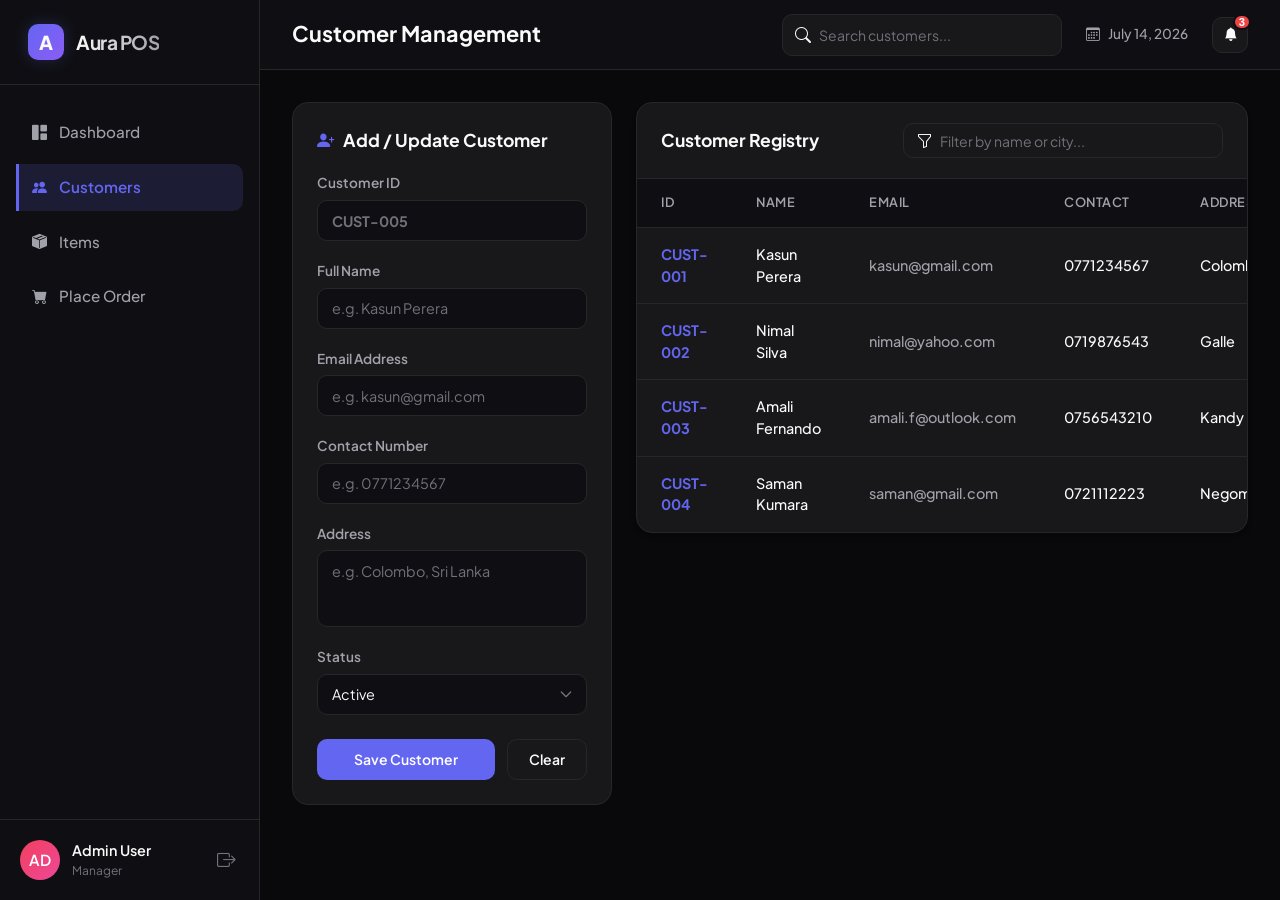
==== customers.html @ 055e4d1b "First Commited" ====
<!DOCTYPE html>
<html lang="en">
<head>
  <meta charset="UTF-8">
  <meta name="viewport" content="width=device-width, initial-scale=1.0">
  <title>Aura POS - Manage Customers</title>
  <!-- Bootstrap Icons CDN -->
  <link rel="stylesheet" href="https://cdn.jsdelivr.net/npm/bootstrap-icons@1.11.3/font/bootstrap-icons.min.css">
  <!-- Shared CSS -->
  <link rel="stylesheet" href="styles.css">
</head>
<body>

  <div class="app-container">
    <!-- Sidebar -->
    <aside class="sidebar">
      <div class="sidebar-logo">
        <div class="logo-icon">A</div>
        <span class="logo-text">Aura POS</span>
      </div>
      
      <nav class="sidebar-nav">
        <a href="dashboard.html" class="nav-link">
          <i class="bi bi-grid-1x2-fill"></i>
          <span>Dashboard</span>
        </a>
        <a href="customers.html" class="nav-link active">
          <i class="bi bi-people-fill"></i>
          <span>Customers</span>
        </a>
        <a href="items.html" class="nav-link">
          <i class="bi bi-box-seam-fill"></i>
          <span>Items</span>
        </a>
        <a href="orders.html" class="nav-link">
          <i class="bi bi-cart-fill"></i>
          <span>Place Order</span>
        </a>
      </nav>

      <div class="sidebar-footer">
        <div class="user-avatar">AD</div>
        <div class="user-info">
          <span class="user-name">Admin User</span>
          <span class="user-role">Manager</span>
        </div>
        <a href="login.html" class="logout-btn" title="Logout">
          <i class="bi bi-box-arrow-right" style="font-size: 1.15rem;"></i>
        </a>
      </div>
    </aside>

    <!-- Main Wrapper -->
    <div class="main-wrapper">
      <!-- Header -->
      <header class="main-header">
        <div class="header-title">
          <h1>Customer Management</h1>
        </div>
        
        <div class="header-actions">
          <div class="search-bar">
            <i class="bi bi-search"></i>
            <input type="text" placeholder="Search customers...">
          </div>
          
          <div class="header-date">
            <i class="bi bi-calendar3"></i>
            <span>July 14, 2026</span>
          </div>

          <button class="header-btn" title="Notifications">
            <i class="bi bi-bell-fill"></i>
            <span class="notification-badge">3</span>
          </button>
        </div>
      </header>

      <!-- Page Content -->
      <main class="page-content">
        <div class="page-layout-split">
          
          <!-- Customer Form Card (Left) -->
          <div class="card" style="position: sticky; top: 0;">
            <h3 style="font-size: 1.1rem; font-weight: 700; margin-bottom: 1.25rem; display: flex; align-items: center; gap: 0.5rem;">
              <i class="bi bi-person-plus-fill" style="color: var(--primary);"></i> Add / Update Customer
            </h3>
            
            <form onsubmit="event.preventDefault();">
              <div class="form-group">
                <label for="cust-id">Customer ID</label>
                <input type="text" id="cust-id" class="form-control" value="CUST-005" readonly style="background-color: var(--bg-secondary); color: var(--text-muted); cursor: not-allowed; font-weight: bold;">
              </div>

              <div class="form-group">
                <label for="cust-name">Full Name</label>
                <input type="text" id="cust-name" class="form-control" placeholder="e.g. Kasun Perera" required>
              </div>

              <div class="form-group">
                <label for="cust-email">Email Address</label>
                <input type="email" id="cust-email" class="form-control" placeholder="e.g. kasun@gmail.com" required>
              </div>

              <div class="form-group">
                <label for="cust-contact">Contact Number</label>
                <input type="tel" id="cust-contact" class="form-control" placeholder="e.g. 0771234567" required>
              </div>

              <div class="form-group">
                <label for="cust-address">Address</label>
                <textarea id="cust-address" class="form-control" rows="3" placeholder="e.g. Colombo, Sri Lanka" style="resize: none;"></textarea>
              </div>

              <div class="form-group">
                <label for="cust-status">Status</label>
                <select id="cust-status" class="form-control">
                  <option value="active">Active</option>
                  <option value="inactive">Inactive</option>
                </select>
              </div>

              <div style="display: flex; gap: 0.75rem; margin-top: 1.5rem;">
                <button type="submit" class="btn btn-primary" style="flex: 1;">Save Customer</button>
                <button type="reset" class="btn btn-secondary" style="width: 80px;">Clear</button>
              </div>
            </form>
          </div>

          <!-- Customer Directory (Right) -->
          <div class="table-container">
            <div class="table-header">
              <h3>Customer Registry</h3>
              <div style="display: flex; gap: 0.5rem; flex: 1; max-width: 320px;">
                <div class="search-bar" style="width: 100%; height: 35px; padding: 0.25rem 0.75rem;">
                  <i class="bi bi-funnel"></i>
                  <input type="text" placeholder="Filter by name or city...">
                </div>
              </div>
            </div>
            
            <div class="table-wrapper">
              <table>
                <thead>
                  <tr>
                    <th>ID</th>
                    <th>Name</th>
                    <th>Email</th>
                    <th>Contact</th>
                    <th>Address</th>
                    <th>Status</th>
                    <th style="text-align: right;">Actions</th>
                  </tr>
                </thead>
                <tbody>
                  <tr>
                    <td style="font-weight: 700; color: var(--primary);">CUST-001</td>
                    <td>Kasun Perera</td>
                    <td style="color: var(--text-secondary);">kasun@gmail.com</td>
                    <td>0771234567</td>
                    <td>Colombo</td>
                    <td><span class="badge badge-success"><span class="status-dot"></span> Active</span></td>
                    <td style="text-align: right; display: flex; gap: 0.5rem; justify-content: flex-end;">
                      <button class="btn btn-secondary btn-sm btn-icon" title="Edit"><i class="bi bi-pencil-fill"></i></button>
                      <button class="btn btn-secondary btn-sm btn-icon" title="Delete" style="color: var(--danger);"><i class="bi bi-trash-fill"></i></button>
                    </td>
                  </tr>
                  <tr>
                    <td style="font-weight: 700; color: var(--primary);">CUST-002</td>
                    <td>Nimal Silva</td>
                    <td style="color: var(--text-secondary);">nimal@yahoo.com</td>
                    <td>0719876543</td>
                    <td>Galle</td>
                    <td><span class="badge badge-success"><span class="status-dot"></span> Active</span></td>
                    <td style="text-align: right; display: flex; gap: 0.5rem; justify-content: flex-end;">
                      <button class="btn btn-secondary btn-sm btn-icon" title="Edit"><i class="bi bi-pencil-fill"></i></button>
                      <button class="btn btn-secondary btn-sm btn-icon" title="Delete" style="color: var(--danger);"><i class="bi bi-trash-fill"></i></button>
                    </td>
                  </tr>
                  <tr>
                    <td style="font-weight: 700; color: var(--primary);">CUST-003</td>
                    <td>Amali Fernando</td>
                    <td style="color: var(--text-secondary);">amali.f@outlook.com</td>
                    <td>0756543210</td>
                    <td>Kandy</td>
                    <td><span class="badge badge-success"><span class="status-dot"></span> Active</span></td>
                    <td style="text-align: right; display: flex; gap: 0.5rem; justify-content: flex-end;">
                      <button class="btn btn-secondary btn-sm btn-icon" title="Edit"><i class="bi bi-pencil-fill"></i></button>
                      <button class="btn btn-secondary btn-sm btn-icon" title="Delete" style="color: var(--danger);"><i class="bi bi-trash-fill"></i></button>
                    </td>
                  </tr>
                  <tr>
                    <td style="font-weight: 700; color: var(--primary);">CUST-004</td>
                    <td>Saman Kumara</td>
                    <td style="color: var(--text-secondary);">saman@gmail.com</td>
                    <td>0721112223</td>
                    <td>Negombo</td>
                    <td><span class="badge badge-warning"><span class="status-dot"></span> Inactive</span></td>
                    <td style="text-align: right; display: flex; gap: 0.5rem; justify-content: flex-end;">
                      <button class="btn btn-secondary btn-sm btn-icon" title="Edit"><i class="bi bi-pencil-fill"></i></button>
                      <button class="btn btn-secondary btn-sm btn-icon" title="Delete" style="color: var(--danger);"><i class="bi bi-trash-fill"></i></button>
                    </td>
                  </tr>
                </tbody>
              </table>
            </div>
          </div>

        </div>
      </main>
    </div>
  </div>

</body>
</html>
---- styles.css ----
@import url('https://fonts.googleapis.com/css2?family=Plus+Jakarta+Sans:wght@300;400;500;600;700;800&display=swap');

:root {
  --bg-primary: #09090b;
  --bg-secondary: #0f0f13;
  --bg-surface: #18181b;
  --bg-surface-hover: #222227;
  --bg-card: #18181b;
  
  --border-color: #27272a;
  --border-color-hover: #3f3f46;
  
  --text-primary: #fafafa;
  --text-secondary: #a1a1aa;
  --text-muted: #71717a;
  
  --primary: #6366f1;
  --primary-hover: #4f46e5;
  --primary-light: rgba(99, 102, 241, 0.15);
  
  --accent: #8b5cf6;
  --accent-hover: #7c3aed;
  
  --success: #10b981;
  --success-light: rgba(16, 185, 129, 0.1);
  
  --warning: #f59e0b;
  --warning-light: rgba(245, 158, 11, 0.1);
  
  --danger: #ef4444;
  --danger-light: rgba(239, 68, 68, 0.1);
  
  --font-sans: 'Plus Jakarta Sans', sans-serif;
  --sidebar-width: 260px;
  
  --shadow-sm: 0 1px 2px 0 rgba(0, 0, 0, 0.05);
  --shadow-md: 0 4px 6px -1px rgba(0, 0, 0, 0.1), 0 2px 4px -1px rgba(0, 0, 0, 0.06);
  --shadow-lg: 0 10px 15px -3px rgba(0, 0, 0, 0.1), 0 4px 6px -2px rgba(0, 0, 0, 0.05);
  --shadow-glow: 0 0 15px rgba(99, 102, 241, 0.25);
  
  --radius-sm: 6px;
  --radius-md: 10px;
  --radius-lg: 16px;
  --radius-xl: 24px;
}

* {
  box-sizing: border-box;
  margin: 0;
  padding: 0;
}

body {
  font-family: var(--font-sans);
  background-color: var(--bg-primary);
  color: var(--text-primary);
  line-height: 1.5;
  overflow: hidden;
  -webkit-font-smoothing: antialiased;
}

/* Custom Scrollbar */
::-webkit-scrollbar {
  width: 6px;
  height: 6px;
}

::-webkit-scrollbar-track {
  background: var(--bg-secondary);
}

::-webkit-scrollbar-thumb {
  background: var(--border-color);
  border-radius: var(--radius-sm);
}

::-webkit-scrollbar-thumb:hover {
  background: var(--border-color-hover);
}

/* Icons */
.lucide {
  width: 1.25rem;
  height: 1.25rem;
  stroke-width: 2;
  vertical-align: middle;
}

/* App Layout */
.app-container {
  display: flex;
  height: 100vh;
  width: 100vw;
  background-color: var(--bg-primary);
}

/* Sidebar Styling */
.sidebar {
  width: var(--sidebar-width);
  height: 100%;
  background-color: var(--bg-secondary);
  border-right: 1px solid var(--border-color);
  display: flex;
  flex-direction: column;
  flex-shrink: 0;
  z-index: 10;
}

.sidebar-logo {
  padding: 1.5rem 1.75rem;
  display: flex;
  align-items: center;
  gap: 0.75rem;
  border-bottom: 1px solid var(--border-color);
}

.logo-icon {
  background: linear-gradient(135deg, var(--primary), var(--accent));
  color: var(--text-primary);
  width: 2.25rem;
  height: 2.25rem;
  border-radius: var(--radius-md);
  display: flex;
  align-items: center;
  justify-content: center;
  font-weight: 800;
  font-size: 1.2rem;
  box-shadow: var(--shadow-glow);
}

.logo-text {
  font-size: 1.2rem;
  font-weight: 700;
  letter-spacing: -0.5px;
  background: linear-gradient(to right, var(--text-primary), var(--text-secondary));
  -webkit-background-clip: text;
  -webkit-text-fill-color: transparent;
}

.sidebar-nav {
  flex: 1;
  padding: 1.5rem 1rem;
  display: flex;
  flex-direction: column;
  gap: 0.5rem;
  overflow-y: auto;
}

.nav-link {
  display: flex;
  align-items: center;
  gap: 0.75rem;
  padding: 0.75rem 1rem;
  color: var(--text-secondary);
  text-decoration: none;
  border-radius: var(--radius-md);
  font-weight: 500;
  font-size: 0.95rem;
  transition: all 0.2s cubic-bezier(0.4, 0, 0.2, 1);
}

.nav-link:hover {
  background-color: var(--bg-surface-hover);
  color: var(--text-primary);
}

.nav-link.active {
  background: var(--primary-light);
  color: var(--primary);
  font-weight: 600;
  border-left: 3px solid var(--primary);
  border-radius: 0 var(--radius-md) var(--radius-md) 0;
  padding-left: calc(1rem - 3px);
}

.nav-link .lucide {
  color: inherit;
}

.sidebar-footer {
  padding: 1.25rem;
  border-top: 1px solid var(--border-color);
  display: flex;
  align-items: center;
  gap: 0.75rem;
}

.user-avatar {
  width: 2.5rem;
  height: 2.5rem;
  border-radius: 50%;
  background: linear-gradient(135deg, #f43f5e, #ec4899);
  display: flex;
  align-items: center;
  justify-content: center;
  font-weight: 600;
  color: #fff;
  font-size: 0.95rem;
}

.user-info {
  display: flex;
  flex-direction: column;
}

.user-name {
  font-weight: 600;
  font-size: 0.9rem;
  color: var(--text-primary);
}

.user-role {
  font-size: 0.75rem;
  color: var(--text-muted);
}

.logout-btn {
  margin-left: auto;
  background: none;
  border: none;
  color: var(--text-muted);
  cursor: pointer;
  padding: 0.25rem;
  border-radius: var(--radius-sm);
  display: flex;
  align-items: center;
  justify-content: center;
  transition: all 0.2s;
}

.logout-btn:hover {
  color: var(--danger);
  background-color: var(--danger-light);
}

/* Main Content Wrapper */
.main-wrapper {
  flex: 1;
  display: flex;
  flex-direction: column;
  height: 100%;
  overflow: hidden;
  background-color: var(--bg-primary);
}

/* Header Styling */
.main-header {
  height: 70px;
  border-bottom: 1px solid var(--border-color);
  padding: 0 2rem;
  display: flex;
  align-items: center;
  justify-content: space-between;
  background-color: var(--bg-secondary);
}

.header-title h1 {
  font-size: 1.35rem;
  font-weight: 700;
  color: var(--text-primary);
}

.header-actions {
  display: flex;
  align-items: center;
  gap: 1.5rem;
}

.search-bar {
  display: flex;
  align-items: center;
  background-color: var(--bg-surface);
  border: 1px solid var(--border-color);
  border-radius: var(--radius-md);
  padding: 0.5rem 0.75rem;
  width: 280px;
  gap: 0.5rem;
  transition: border-color 0.2s;
}

.search-bar:focus-within {
  border-color: var(--primary);
}

.search-bar input {
  background: none;
  border: none;
  color: var(--text-primary);
  font-family: inherit;
  font-size: 0.875rem;
  width: 100%;
  outline: none;
}

.search-bar input::placeholder {
  color: var(--text-muted);
}

.search-bar .lucide {
  color: var(--text-muted);
}

.header-btn {
  background-color: var(--bg-surface);
  border: 1px solid var(--border-color);
  color: var(--text-primary);
  width: 2.25rem;
  height: 2.25rem;
  border-radius: var(--radius-md);
  display: flex;
  align-items: center;
  justify-content: center;
  cursor: pointer;
  position: relative;
  transition: all 0.2s;
}

.header-btn:hover {
  background-color: var(--bg-surface-hover);
  border-color: var(--border-color-hover);
}

.notification-badge {
  position: absolute;
  top: -4px;
  right: -4px;
  background-color: var(--danger);
  color: white;
  font-size: 0.7rem;
  font-weight: 700;
  min-width: 16px;
  height: 16px;
  border-radius: 8px;
  display: flex;
  align-items: center;
  justify-content: center;
  padding: 0 4px;
  border: 2px solid var(--bg-secondary);
}

.header-date {
  font-size: 0.85rem;
  color: var(--text-secondary);
  font-weight: 500;
  display: flex;
  align-items: center;
  gap: 0.5rem;
}

/* Page Container (Content Scrollable) */
.page-content {
  flex: 1;
  padding: 2rem;
  overflow-y: auto;
}

/* Grid Layouts */
.grid {
  display: grid;
  gap: 1.5rem;
}

.grid-cols-1 { grid-template-columns: repeat(1, minmax(0, 1fr)); }
.grid-cols-2 { grid-template-columns: repeat(2, minmax(0, 1fr)); }
.grid-cols-3 { grid-template-columns: repeat(3, minmax(0, 1fr)); }
.grid-cols-4 { grid-template-columns: repeat(4, minmax(0, 1fr)); }

@media (max-width: 1200px) {
  .grid-cols-4 { grid-template-columns: repeat(2, minmax(0, 1fr)); }
  .grid-cols-3 { grid-template-columns: repeat(2, minmax(0, 1fr)); }
}

@media (max-width: 768px) {
  .grid-cols-4, .grid-cols-3, .grid-cols-2 { grid-template-columns: 1fr; }
}

/* Cards System */
.card {
  background-color: var(--bg-card);
  border: 1px solid var(--border-color);
  border-radius: var(--radius-lg);
  padding: 1.5rem;
  position: relative;
  overflow: hidden;
  transition: all 0.3s cubic-bezier(0.4, 0, 0.2, 1);
}

.card:hover {
  transform: translateY(-2px);
  border-color: var(--border-color-hover);
  box-shadow: var(--shadow-md);
}

/* Stat Cards specific */
.stat-card {
  display: flex;
  flex-direction: column;
  justify-content: space-between;
}

.stat-header {
  display: flex;
  justify-content: space-between;
  align-items: flex-start;
  margin-bottom: 1rem;
}

.stat-title {
  font-size: 0.875rem;
  font-weight: 600;
  color: var(--text-secondary);
  text-transform: uppercase;
  letter-spacing: 0.5px;
}

.stat-icon-wrapper {
  padding: 0.6rem;
  border-radius: var(--radius-md);
  display: flex;
  align-items: center;
  justify-content: center;
}

.stat-icon-wrapper.primary { background-color: var(--primary-light); color: var(--primary); }
.stat-icon-wrapper.success { background-color: var(--success-light); color: var(--success); }
.stat-icon-wrapper.warning { background-color: var(--warning-light); color: var(--warning); }
.stat-icon-wrapper.danger { background-color: var(--danger-light); color: var(--danger); }

.stat-value {
  font-size: 1.75rem;
  font-weight: 700;
  color: var(--text-primary);
  margin-bottom: 0.5rem;
}

.stat-footer {
  display: flex;
  align-items: center;
  gap: 0.5rem;
  font-size: 0.8rem;
  font-weight: 600;
}

.trend-up { color: var(--success); display: flex; align-items: center; gap: 0.1rem; }
.trend-down { color: var(--danger); display: flex; align-items: center; gap: 0.1rem; }
.trend-neutral { color: var(--text-muted); }

.stat-desc {
  color: var(--text-muted);
}

/* Form Styles */
.form-group {
  margin-bottom: 1.25rem;
  display: flex;
  flex-direction: column;
  gap: 0.4rem;
}

.form-group label {
  font-size: 0.85rem;
  font-weight: 600;
  color: var(--text-secondary);
}

.form-control {
  background-color: var(--bg-secondary);
  border: 1px solid var(--border-color);
  border-radius: var(--radius-md);
  color: var(--text-primary);
  padding: 0.65rem 0.85rem;
  font-family: inherit;
  font-size: 0.9rem;
  outline: none;
  transition: all 0.2s;
}

.form-control:focus {
  border-color: var(--primary);
  box-shadow: 0 0 0 2px var(--primary-light);
}

.form-control::placeholder {
  color: var(--text-muted);
}

select.form-control {
  appearance: none;
  background-image: url("data:image/svg+xml,%3Csvg xmlns='http://www.w3.org/2000/svg' fill='none' viewBox='0 0 24 24' stroke='%2371717a' stroke-width='2'%3E%3Cpath stroke-linecap='round' stroke-linejoin='round' d='M19 9l-7 7-7-7'/%3E%3C/svg%3E");
  background-repeat: no-repeat;
  background-position: right 0.75rem center;
  background-size: 1rem;
  padding-right: 2.25rem;
}

/* Buttons */
.btn {
  display: inline-flex;
  align-items: center;
  justify-content: center;
  gap: 0.5rem;
  font-family: inherit;
  font-size: 0.875rem;
  font-weight: 600;
  padding: 0.65rem 1.25rem;
  border-radius: var(--radius-md);
  border: 1px solid transparent;
  cursor: pointer;
  transition: all 0.2s cubic-bezier(0.4, 0, 0.2, 1);
  text-decoration: none;
}

.btn-primary {
  background-color: var(--primary);
  color: white;
}

.btn-primary:hover {
  background-color: var(--primary-hover);
  box-shadow: var(--shadow-glow);
}

.btn-secondary {
  background-color: var(--bg-surface);
  border-color: var(--border-color);
  color: var(--text-primary);
}

.btn-secondary:hover {
  background-color: var(--bg-surface-hover);
  border-color: var(--border-color-hover);
}

.btn-danger {
  background-color: var(--danger);
  color: white;
}

.btn-danger:hover {
  background-color: #dc2626;
}

.btn-success {
  background-color: var(--success);
  color: white;
}

.btn-success:hover {
  background-color: #059669;
}

.btn-sm {
  padding: 0.4rem 0.85rem;
  font-size: 0.8rem;
  border-radius: var(--radius-sm);
}

.btn-icon {
  padding: 0.5rem;
  border-radius: var(--radius-md);
  aspect-ratio: 1;
}

/* Modern Tables styling */
.table-container {
  background-color: var(--bg-card);
  border: 1px solid var(--border-color);
  border-radius: var(--radius-lg);
  overflow: hidden;
  box-shadow: var(--shadow-md);
}

.table-header {
  padding: 1.25rem 1.5rem;
  border-bottom: 1px solid var(--border-color);
  display: flex;
  justify-content: space-between;
  align-items: center;
  flex-wrap: wrap;
  gap: 1rem;
}

.table-header h3 {
  font-size: 1.1rem;
  font-weight: 700;
}

.table-wrapper {
  overflow-x: auto;
}

table {
  width: 100%;
  border-collapse: collapse;
  text-align: left;
  font-size: 0.9rem;
}

th {
  background-color: var(--bg-secondary);
  color: var(--text-secondary);
  font-weight: 600;
  padding: 0.9rem 1.5rem;
  border-bottom: 1px solid var(--border-color);
  font-size: 0.8rem;
  text-transform: uppercase;
  letter-spacing: 0.5px;
}

td {
  padding: 1rem 1.5rem;
  border-bottom: 1px solid var(--border-color);
  color: var(--text-primary);
  font-weight: 500;
}

tr:last-child td {
  border-bottom: none;
}

tr {
  transition: background-color 0.2s;
}

tr:hover td {
  background-color: var(--bg-surface-hover);
}

/* Badges */
.badge {
  display: inline-flex;
  align-items: center;
  gap: 0.25rem;
  padding: 0.25rem 0.6rem;
  border-radius: var(--radius-xl);
  font-size: 0.75rem;
  font-weight: 700;
  text-transform: uppercase;
}

.badge-success { background-color: var(--success-light); color: var(--success); }
.badge-warning { background-color: var(--warning-light); color: var(--warning); }
.badge-danger { background-color: var(--danger-light); color: var(--danger); }
.badge-primary { background-color: var(--primary-light); color: var(--primary); }

.status-dot {
  width: 6px;
  height: 6px;
  border-radius: 50%;
  display: inline-block;
}
.badge-success .status-dot { background-color: var(--success); }
.badge-warning .status-dot { background-color: var(--warning); }
.badge-danger .status-dot { background-color: var(--danger); }
.badge-primary .status-dot { background-color: var(--primary); }

/* Login Page Styling */
.login-body {
  height: 100vh;
  width: 100vw;
  display: flex;
  align-items: center;
  justify-content: center;
  background: radial-gradient(circle at 10% 20%, rgba(99, 102, 241, 0.15) 0%, transparent 40%),
              radial-gradient(circle at 90% 80%, rgba(139, 92, 246, 0.15) 0%, transparent 40%),
              var(--bg-primary);
  overflow: auto;
}

.login-container {
  width: 100%;
  max-width: 440px;
  padding: 1.5rem;
}

.login-card {
  background: rgba(24, 24, 27, 0.75);
  backdrop-filter: blur(16px);
  -webkit-backdrop-filter: blur(16px);
  border: 1px solid rgba(255, 255, 255, 0.08);
  border-radius: var(--radius-xl);
  padding: 2.5rem;
  box-shadow: 0 20px 40px -15px rgba(0, 0, 0, 0.5);
  animation: floatIn 0.6s cubic-bezier(0.16, 1, 0.3, 1);
}

@keyframes floatIn {
  from {
    opacity: 0;
    transform: translateY(20px);
  }
  to {
    opacity: 1;
    transform: translateY(0);
  }
}

.login-header {
  text-align: center;
  margin-bottom: 2rem;
}

.login-logo {
  display: inline-flex;
  align-items: center;
  gap: 0.75rem;
  margin-bottom: 1.25rem;
}

.login-header h2 {
  font-size: 1.75rem;
  font-weight: 800;
  margin-bottom: 0.4rem;
  background: linear-gradient(to right, #ffffff, #a1a1aa);
  -webkit-background-clip: text;
  -webkit-text-fill-color: transparent;
}

.login-header p {
  color: var(--text-secondary);
  font-size: 0.9rem;
}

/* Split Layouts (for Item Manage / Customer Manage) */
.page-layout-split {
  display: grid;
  grid-template-columns: 320px 1fr;
  gap: 1.5rem;
  height: 100%;
  align-items: start;
}

@media (max-width: 1024px) {
  .page-layout-split {
    grid-template-columns: 1fr;
  }
}

/* Product Cards (Items View) */
.product-card {
  background-color: var(--bg-card);
  border: 1px solid var(--border-color);
  border-radius: var(--radius-lg);
  overflow: hidden;
  position: relative;
  transition: all 0.3s;
  display: flex;
  flex-direction: column;
}

.product-card:hover {
  transform: translateY(-4px);
  border-color: var(--border-color-hover);
  box-shadow: var(--shadow-md);
}

.product-image-container {
  height: 160px;
  background-color: var(--bg-secondary);
  position: relative;
  display: flex;
  align-items: center;
  justify-content: center;
  color: var(--text-muted);
}

.product-image-placeholder {
  display: flex;
  flex-direction: column;
  align-items: center;
  gap: 0.5rem;
}

.product-image-placeholder .lucide {
  width: 2.5rem;
  height: 2.5rem;
}

.product-badge {
  position: absolute;
  top: 0.75rem;
  right: 0.75rem;
  z-index: 2;
}

.product-details {
  padding: 1.25rem;
  flex: 1;
  display: flex;
  flex-direction: column;
  justify-content: space-between;
  gap: 0.75rem;
}

.product-meta {
  display: flex;
  justify-content: space-between;
  align-items: center;
}

.product-code {
  font-size: 0.75rem;
  font-weight: 700;
  color: var(--primary);
  background-color: var(--primary-light);
  padding: 0.2rem 0.5rem;
  border-radius: var(--radius-sm);
}

.product-stock {
  font-size: 0.75rem;
  color: var(--text-secondary);
  font-weight: 600;
}

.product-name {
  font-size: 1rem;
  font-weight: 700;
  color: var(--text-primary);
  line-height: 1.3;
}

.product-price-row {
  display: flex;
  justify-content: space-between;
  align-items: center;
  margin-top: auto;
  border-top: 1px solid var(--border-color);
  padding-top: 0.75rem;
}

.product-price {
  font-size: 1.2rem;
  font-weight: 800;
  color: var(--text-primary);
}

/* Place Order Specific Screen */
.order-layout {
  display: grid;
  grid-template-columns: 1fr 400px;
  gap: 1.5rem;
  height: calc(100vh - 70px - 4rem); /* Header and padding offsets */
  overflow: hidden;
}

@media (max-width: 1200px) {
  .order-layout {
    grid-template-columns: 1fr;
    height: auto;
    overflow: visible;
  }
}

.catalog-panel {
  display: flex;
  flex-direction: column;
  gap: 1rem;
  height: 100%;
  overflow: hidden;
}

.catalog-filters {
  display: flex;
  gap: 0.5rem;
  overflow-x: auto;
  padding-bottom: 0.25rem;
  flex-shrink: 0;
}

.filter-chip {
  background-color: var(--bg-surface);
  border: 1px solid var(--border-color);
  color: var(--text-secondary);
  padding: 0.5rem 1rem;
  border-radius: var(--radius-xl);
  font-size: 0.85rem;
  font-weight: 600;
  white-space: nowrap;
  cursor: pointer;
  transition: all 0.2s;
}

.filter-chip:hover, .filter-chip.active {
  background-color: var(--primary-light);
  color: var(--primary);
  border-color: var(--primary);
}

.catalog-grid {
  flex: 1;
  overflow-y: auto;
  padding-right: 0.25rem;
}

/* Cart Panel (Right Panel in Orders) */
.cart-panel {
  background-color: var(--bg-card);
  border: 1px solid var(--border-color);
  border-radius: var(--radius-lg);
  display: flex;
  flex-direction: column;
  height: 100%;
  overflow: hidden;
  box-shadow: var(--shadow-lg);
}

.cart-header {
  padding: 1.25rem;
  border-bottom: 1px solid var(--border-color);
  display: flex;
  justify-content: space-between;
  align-items: center;
}

.cart-header h3 {
  font-size: 1.1rem;
  font-weight: 700;
  display: flex;
  align-items: center;
  gap: 0.5rem;
}

.cart-items {
  flex: 1;
  overflow-y: auto;
  padding: 1rem;
  display: flex;
  flex-direction: column;
  gap: 0.75rem;
}

.cart-item {
  display: flex;
  align-items: center;
  gap: 0.75rem;
  padding: 0.75rem;
  background-color: var(--bg-secondary);
  border: 1px solid var(--border-color);
  border-radius: var(--radius-md);
  transition: border-color 0.2s;
}

.cart-item:hover {
  border-color: var(--border-color-hover);
}

.cart-item-info {
  flex: 1;
}

.cart-item-name {
  font-size: 0.875rem;
  font-weight: 700;
  color: var(--text-primary);
  margin-bottom: 0.15rem;
}

.cart-item-price {
  font-size: 0.8rem;
  color: var(--text-muted);
}

.cart-qty-control {
  display: flex;
  align-items: center;
  gap: 0.5rem;
  background-color: var(--bg-surface);
  border: 1px solid var(--border-color);
  border-radius: var(--radius-sm);
  padding: 0.15rem;
}

.qty-btn {
  background: none;
  border: none;
  color: var(--text-secondary);
  cursor: pointer;
  width: 1.5rem;
  height: 1.5rem;
  display: flex;
  align-items: center;
  justify-content: center;
  border-radius: var(--radius-sm);
  transition: all 0.15s;
}

.qty-btn:hover {
  background-color: var(--bg-surface-hover);
  color: var(--text-primary);
}

.qty-val {
  font-size: 0.85rem;
  font-weight: 700;
  min-width: 1.25rem;
  text-align: center;
}

.cart-item-subtotal {
  font-size: 0.9rem;
  font-weight: 700;
  color: var(--text-primary);
  min-width: 70px;
  text-align: right;
}

.cart-item-remove {
  background: none;
  border: none;
  color: var(--text-muted);
  cursor: pointer;
  padding: 0.25rem;
  border-radius: var(--radius-sm);
  display: flex;
  align-items: center;
  justify-content: center;
  transition: color 0.15s;
}

.cart-item-remove:hover {
  color: var(--danger);
}

.cart-summary {
  padding: 1.25rem;
  background-color: var(--bg-secondary);
  border-top: 1px solid var(--border-color);
  display: flex;
  flex-direction: column;
  gap: 0.75rem;
}

.summary-row {
  display: flex;
  justify-content: space-between;
  font-size: 0.875rem;
  color: var(--text-secondary);
}

.summary-row.total {
  font-size: 1.25rem;
  font-weight: 800;
  color: var(--text-primary);
  border-top: 1px dashed var(--border-color);
  padding-top: 0.75rem;
  margin-top: 0.25rem;
}

.payment-options {
  display: grid;
  grid-template-columns: repeat(3, 1fr);
  gap: 0.5rem;
  margin-top: 0.25rem;
}

.payment-btn {
  background-color: var(--bg-surface);
  border: 1px solid var(--border-color);
  color: var(--text-secondary);
  padding: 0.5rem;
  border-radius: var(--radius-md);
  font-size: 0.75rem;
  font-weight: 700;
  display: flex;
  flex-direction: column;
  align-items: center;
  gap: 0.35rem;
  cursor: pointer;
  transition: all 0.2s;
}

.payment-btn:hover, .payment-btn.active {
  background-color: var(--primary-light);
  color: var(--primary);
  border-color: var(--primary);
}

.checkout-btn {
  width: 100%;
  padding: 0.85rem;
  font-size: 0.95rem;
  border-radius: var(--radius-md);
  margin-top: 0.5rem;
}

/* Quick Action / Floating buttons for CSS Interactions */
.add-btn-floating {
  position: fixed;
  bottom: 2rem;
  right: 2rem;
  background: linear-gradient(135deg, var(--primary), var(--accent));
  color: white;
  border: none;
  width: 3.5rem;
  height: 3.5rem;
  border-radius: 50%;
  display: flex;
  align-items: center;
  justify-content: center;
  box-shadow: 0 10px 25px -5px rgba(99, 102, 241, 0.4), var(--shadow-glow);
  cursor: pointer;
  z-index: 99;
  transition: all 0.3s;
}

.add-btn-floating:hover {
  transform: rotate(90deg) scale(1.05);
}

/* Custom visual chart placeholders (pure CSS) */
.chart-container {
  height: 220px;
  display: flex;
  align-items: flex-end;
  justify-content: space-between;
  padding: 1rem 0.5rem 0.5rem 0.5rem;
  border-bottom: 1px solid var(--border-color);
  position: relative;
}

.chart-bar-wrapper {
  display: flex;
  flex-direction: column;
  align-items: center;
  width: 10%;
  height: 100%;
  justify-content: flex-end;
}

.chart-bar {
  width: 100%;
  border-radius: var(--radius-sm) var(--radius-sm) 0 0;
  background: linear-gradient(to top, var(--primary), var(--accent));
  transition: height 1s ease-in-out;
  position: relative;
}

.chart-bar::after {
  content: attr(data-value);
  position: absolute;
  top: -20px;
  left: 50%;
  transform: translateX(-50%);
  font-size: 0.65rem;
  font-weight: 700;
  color: var(--text-secondary);
  opacity: 0;
  transition: opacity 0.2s;
}

.chart-bar-wrapper:hover .chart-bar::after {
  opacity: 1;
}

.chart-label {
  font-size: 0.7rem;
  color: var(--text-muted);
  font-weight: 600;
  margin-top: 0.5rem;
}

.chart-grid-line {
  position: absolute;
  left: 0;
  right: 0;
  height: 1px;
  background-color: rgba(255, 255, 255, 0.03);
  z-index: 1;
}
.line-25 { bottom: 25%; }
.line-50 { bottom: 50%; }
.line-75 { bottom: 75%; }
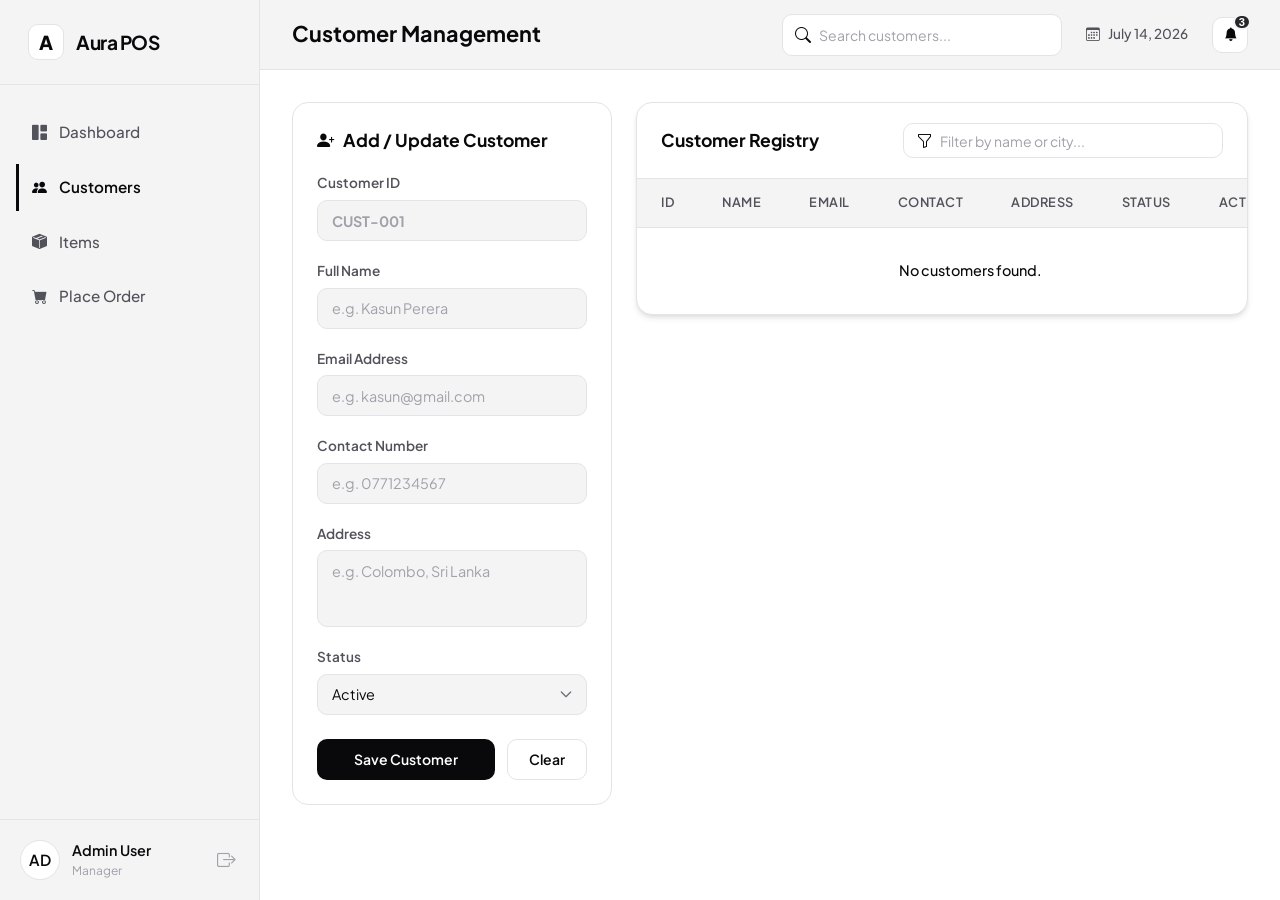
==== commit bc9df9e5: "All" ====
--- a/customers.html
+++ b/customers.html
@@ -134,7 +134,7 @@
               <div style="display: flex; gap: 0.5rem; flex: 1; max-width: 320px;">
                 <div class="search-bar" style="width: 100%; height: 35px; padding: 0.25rem 0.75rem;">
                   <i class="bi bi-funnel"></i>
-                  <input type="text" placeholder="Filter by name or city...">
+                  <input type="text" id="customer-search" placeholder="Filter by name or city..." onkeyup="renderCustomers()">
                 </div>
               </div>
             </div>
@@ -152,55 +152,8 @@
                     <th style="text-align: right;">Actions</th>
                   </tr>
                 </thead>
-                <tbody>
-                  <tr>
-                    <td style="font-weight: 700; color: var(--primary);">CUST-001</td>
-                    <td>Kasun Perera</td>
-                    <td style="color: var(--text-secondary);">kasun@gmail.com</td>
-                    <td>0771234567</td>
-                    <td>Colombo</td>
-                    <td><span class="badge badge-success"><span class="status-dot"></span> Active</span></td>
-                    <td style="text-align: right; display: flex; gap: 0.5rem; justify-content: flex-end;">
-                      <button class="btn btn-secondary btn-sm btn-icon" title="Edit"><i class="bi bi-pencil-fill"></i></button>
-                      <button class="btn btn-secondary btn-sm btn-icon" title="Delete" style="color: var(--danger);"><i class="bi bi-trash-fill"></i></button>
-                    </td>
-                  </tr>
-                  <tr>
-                    <td style="font-weight: 700; color: var(--primary);">CUST-002</td>
-                    <td>Nimal Silva</td>
-                    <td style="color: var(--text-secondary);">nimal@yahoo.com</td>
-                    <td>0719876543</td>
-                    <td>Galle</td>
-                    <td><span class="badge badge-success"><span class="status-dot"></span> Active</span></td>
-                    <td style="text-align: right; display: flex; gap: 0.5rem; justify-content: flex-end;">
-                      <button class="btn btn-secondary btn-sm btn-icon" title="Edit"><i class="bi bi-pencil-fill"></i></button>
-                      <button class="btn btn-secondary btn-sm btn-icon" title="Delete" style="color: var(--danger);"><i class="bi bi-trash-fill"></i></button>
-                    </td>
-                  </tr>
-                  <tr>
-                    <td style="font-weight: 700; color: var(--primary);">CUST-003</td>
-                    <td>Amali Fernando</td>
-                    <td style="color: var(--text-secondary);">amali.f@outlook.com</td>
-                    <td>0756543210</td>
-                    <td>Kandy</td>
-                    <td><span class="badge badge-success"><span class="status-dot"></span> Active</span></td>
-                    <td style="text-align: right; display: flex; gap: 0.5rem; justify-content: flex-end;">
-                      <button class="btn btn-secondary btn-sm btn-icon" title="Edit"><i class="bi bi-pencil-fill"></i></button>
-                      <button class="btn btn-secondary btn-sm btn-icon" title="Delete" style="color: var(--danger);"><i class="bi bi-trash-fill"></i></button>
-                    </td>
-                  </tr>
-                  <tr>
-                    <td style="font-weight: 700; color: var(--primary);">CUST-004</td>
-                    <td>Saman Kumara</td>
-                    <td style="color: var(--text-secondary);">saman@gmail.com</td>
-                    <td>0721112223</td>
-                    <td>Negombo</td>
-                    <td><span class="badge badge-warning"><span class="status-dot"></span> Inactive</span></td>
-                    <td style="text-align: right; display: flex; gap: 0.5rem; justify-content: flex-end;">
-                      <button class="btn btn-secondary btn-sm btn-icon" title="Edit"><i class="bi bi-pencil-fill"></i></button>
-                      <button class="btn btn-secondary btn-sm btn-icon" title="Delete" style="color: var(--danger);"><i class="bi bi-trash-fill"></i></button>
-                    </td>
-                  </tr>
+                <tbody id="customer-table-body">
+                  <!-- Dynamic rows will be injected here -->
                 </tbody>
               </table>
             </div>
@@ -211,5 +164,119 @@
     </div>
   </div>
 
+  <script>
+    let customers = JSON.parse(localStorage.getItem('customers')) || [];
+    let editingId = null;
+
+    function generateId() {
+      if (customers.length === 0) return 'CUST-001';
+      const lastId = customers[customers.length - 1].id;
+      const num = parseInt(lastId.split('-')[1]) + 1;
+      return 'CUST-' + num.toString().padStart(3, '0');
+    }
+
+    function initForm() {
+      document.getElementById('cust-id').value = generateId();
+      document.getElementById('cust-name').value = '';
+      document.getElementById('cust-email').value = '';
+      document.getElementById('cust-contact').value = '';
+      document.getElementById('cust-address').value = '';
+      document.getElementById('cust-status').value = 'active';
+      editingId = null;
+    }
+
+    function saveCustomer() {
+      const id = document.getElementById('cust-id').value;
+      const name = document.getElementById('cust-name').value;
+      const email = document.getElementById('cust-email').value;
+      const contact = document.getElementById('cust-contact').value;
+      const address = document.getElementById('cust-address').value;
+      const status = document.getElementById('cust-status').value;
+
+      if (!name || !contact) return alert('Name and contact are required.');
+
+      if (editingId) {
+        const index = customers.findIndex(c => c.id === editingId);
+        if (index !== -1) {
+          customers[index] = { id, name, email, contact, address, status };
+        }
+      } else {
+        customers.push({ id, name, email, contact, address, status });
+      }
+
+      localStorage.setItem('customers', JSON.stringify(customers));
+      initForm();
+      renderCustomers();
+    }
+
+    function editCustomer(id) {
+      const cust = customers.find(c => c.id === id);
+      if (cust) {
+        document.getElementById('cust-id').value = cust.id;
+        document.getElementById('cust-name').value = cust.name;
+        document.getElementById('cust-email').value = cust.email;
+        document.getElementById('cust-contact').value = cust.contact;
+        document.getElementById('cust-address').value = cust.address;
+        document.getElementById('cust-status').value = cust.status;
+        editingId = cust.id;
+      }
+    }
+
+    function deleteCustomer(id) {
+      if (confirm('Are you sure you want to delete this customer?')) {
+        customers = customers.filter(c => c.id !== id);
+        localStorage.setItem('customers', JSON.stringify(customers));
+        renderCustomers();
+      }
+    }
+
+    function renderCustomers() {
+      const tbody = document.getElementById('customer-table-body');
+      const searchQuery = document.getElementById('customer-search').value.toLowerCase();
+      tbody.innerHTML = '';
+      
+      const filtered = customers.filter(c => 
+        c.name.toLowerCase().includes(searchQuery) || 
+        c.address.toLowerCase().includes(searchQuery) ||
+        c.contact.toLowerCase().includes(searchQuery)
+      );
+
+      if (filtered.length === 0) {
+        tbody.innerHTML = '<tr><td colspan="7" style="text-align: center; padding: 2rem;">No customers found.</td></tr>';
+        return;
+      }
+
+      filtered.forEach(c => {
+        const badgeClass = c.status === 'active' ? 'badge-success' : 'badge-warning';
+        const tr = document.createElement('tr');
+        tr.innerHTML = `
+          <td style="font-weight: 700; color: var(--text-primary);">${c.id}</td>
+          <td>${c.name}</td>
+          <td style="color: var(--text-secondary);">${c.email}</td>
+          <td>${c.contact}</td>
+          <td>${c.address}</td>
+          <td><span class="badge ${badgeClass}">${c.status}</span></td>
+          <td style="text-align: right; display: flex; gap: 0.5rem; justify-content: flex-end;">
+            <button onclick="editCustomer('${c.id}')" class="btn btn-secondary btn-sm btn-icon" title="Edit"><i class="bi bi-pencil-fill"></i></button>
+            <button onclick="deleteCustomer('${c.id}')" class="btn btn-secondary btn-sm btn-icon" title="Delete" style="color: var(--text-primary); border-color: var(--text-primary);"><i class="bi bi-trash-fill"></i></button>
+          </td>
+        `;
+        tbody.appendChild(tr);
+      });
+    }
+
+    document.querySelector('form').onsubmit = (e) => {
+      e.preventDefault();
+      saveCustomer();
+    };
+
+    document.querySelector('form').onreset = () => {
+      setTimeout(initForm, 0);
+    };
+
+    // Initialize
+    initForm();
+    renderCustomers();
+  </script>
 </body>
 </html>
--- a/styles.css
+++ b/styles.css
@@ -1,34 +1,34 @@
 @import url('https://fonts.googleapis.com/css2?family=Plus+Jakarta+Sans:wght@300;400;500;600;700;800&display=swap');
 
 :root {
-  --bg-primary: #09090b;
-  --bg-secondary: #0f0f13;
-  --bg-surface: #18181b;
-  --bg-surface-hover: #222227;
-  --bg-card: #18181b;
+  --bg-primary: #ffffff;
+  --bg-secondary: #f4f4f5;
+  --bg-surface: #ffffff;
+  --bg-surface-hover: #f4f4f5;
+  --bg-card: #ffffff;
   
-  --border-color: #27272a;
-  --border-color-hover: #3f3f46;
+  --border-color: #e4e4e7;
+  --border-color-hover: #a1a1aa;
   
-  --text-primary: #fafafa;
-  --text-secondary: #a1a1aa;
-  --text-muted: #71717a;
+  --text-primary: #09090b;
+  --text-secondary: #52525b;
+  --text-muted: #a1a1aa;
   
-  --primary: #6366f1;
-  --primary-hover: #4f46e5;
-  --primary-light: rgba(99, 102, 241, 0.15);
+  --primary: #09090b;
+  --primary-hover: #27272a;
+  --primary-light: #f4f4f5;
   
-  --accent: #8b5cf6;
-  --accent-hover: #7c3aed;
+  --accent: #27272a;
+  --accent-hover: #09090b;
   
-  --success: #10b981;
-  --success-light: rgba(16, 185, 129, 0.1);
+  --success: #09090b;
+  --success-light: #e4e4e7;
   
-  --warning: #f59e0b;
-  --warning-light: rgba(245, 158, 11, 0.1);
+  --warning: #52525b;
+  --warning-light: #f4f4f5;
   
-  --danger: #ef4444;
-  --danger-light: rgba(239, 68, 68, 0.1);
+  --danger: #27272a;
+  --danger-light: #e4e4e7;
   
   --font-sans: 'Plus Jakarta Sans', sans-serif;
   --sidebar-width: 260px;
@@ -36,7 +36,7 @@
   --shadow-sm: 0 1px 2px 0 rgba(0, 0, 0, 0.05);
   --shadow-md: 0 4px 6px -1px rgba(0, 0, 0, 0.1), 0 2px 4px -1px rgba(0, 0, 0, 0.06);
   --shadow-lg: 0 10px 15px -3px rgba(0, 0, 0, 0.1), 0 4px 6px -2px rgba(0, 0, 0, 0.05);
-  --shadow-glow: 0 0 15px rgba(99, 102, 241, 0.25);
+  --shadow-glow: none;
   
   --radius-sm: 6px;
   --radius-md: 10px;
@@ -115,7 +115,8 @@
 }
 
 .logo-icon {
-  background: linear-gradient(135deg, var(--primary), var(--accent));
+  background: var(--bg-surface);
+  border: 1px solid var(--border-color);
   color: var(--text-primary);
   width: 2.25rem;
   height: 2.25rem;
@@ -132,9 +133,7 @@
   font-size: 1.2rem;
   font-weight: 700;
   letter-spacing: -0.5px;
-  background: linear-gradient(to right, var(--text-primary), var(--text-secondary));
-  -webkit-background-clip: text;
-  -webkit-text-fill-color: transparent;
+  color: var(--text-primary);
 }
 
 .sidebar-nav {
@@ -189,12 +188,13 @@
   width: 2.5rem;
   height: 2.5rem;
   border-radius: 50%;
-  background: linear-gradient(135deg, #f43f5e, #ec4899);
+  background: var(--bg-surface);
+  border: 1px solid var(--border-color);
   display: flex;
   align-items: center;
   justify-content: center;
   font-weight: 600;
-  color: #fff;
+  color: var(--text-primary);
   font-size: 0.95rem;
 }
 
@@ -1089,16 +1089,16 @@
   position: fixed;
   bottom: 2rem;
   right: 2rem;
-  background: linear-gradient(135deg, var(--primary), var(--accent));
-  color: white;
-  border: none;
+  background: var(--bg-surface);
+  border: 1px solid var(--border-color);
+  color: var(--text-primary);
   width: 3.5rem;
   height: 3.5rem;
   border-radius: 50%;
   display: flex;
   align-items: center;
   justify-content: center;
-  box-shadow: 0 10px 25px -5px rgba(99, 102, 241, 0.4), var(--shadow-glow);
+  box-shadow: var(--shadow-md);
   cursor: pointer;
   z-index: 99;
   transition: all 0.3s;
@@ -1131,7 +1131,9 @@
 .chart-bar {
   width: 100%;
   border-radius: var(--radius-sm) var(--radius-sm) 0 0;
-  background: linear-gradient(to top, var(--primary), var(--accent));
+  background: var(--border-color-hover);
+  border: 1px solid var(--border-color);
+  border-bottom: none;
   transition: height 1s ease-in-out;
   position: relative;
 }
@@ -1171,3 +1173,76 @@
 .line-25 { bottom: 25%; }
 .line-50 { bottom: 50%; }
 .line-75 { bottom: 75%; }
+
+/* Modal / Receipt Styling */
+.modal-overlay {
+  position: fixed;
+  top: 0; left: 0; right: 0; bottom: 0;
+  background: rgba(0,0,0,0.5);
+  display: flex;
+  align-items: center;
+  justify-content: center;
+  z-index: 9999;
+  opacity: 0;
+  pointer-events: none;
+  transition: opacity 0.2s;
+}
+.modal-overlay.active {
+  opacity: 1;
+  pointer-events: all;
+}
+.receipt-modal {
+  background: #fff;
+  color: #000;
+  width: 350px;
+  max-width: 90vw;
+  padding: 2rem;
+  border-radius: 0;
+  box-shadow: 0 10px 30px rgba(0,0,0,0.2);
+  font-family: 'Courier New', Courier, monospace;
+}
+.receipt-header {
+  text-align: center;
+  border-bottom: 1px dashed #000;
+  padding-bottom: 1rem;
+  margin-bottom: 1rem;
+}
+.receipt-items {
+  margin-bottom: 1rem;
+}
+.receipt-item-row {
+  display: flex;
+  justify-content: space-between;
+  font-size: 0.85rem;
+  margin-bottom: 0.25rem;
+}
+.receipt-totals {
+  border-top: 1px dashed #000;
+  padding-top: 1rem;
+}
+.receipt-totals-row {
+  display: flex;
+  justify-content: space-between;
+  font-weight: bold;
+  font-size: 0.95rem;
+  margin-bottom: 0.5rem;
+}
+.receipt-actions {
+  display: flex;
+  gap: 1rem;
+  margin-top: 2rem;
+}
+.receipt-btn {
+  flex: 1;
+  padding: 0.5rem;
+  background: #000;
+  color: #fff;
+  border: none;
+  cursor: pointer;
+  font-weight: bold;
+}
+.receipt-btn.outline {
+  background: transparent;
+  color: #000;
+  border: 1px solid #000;
+}
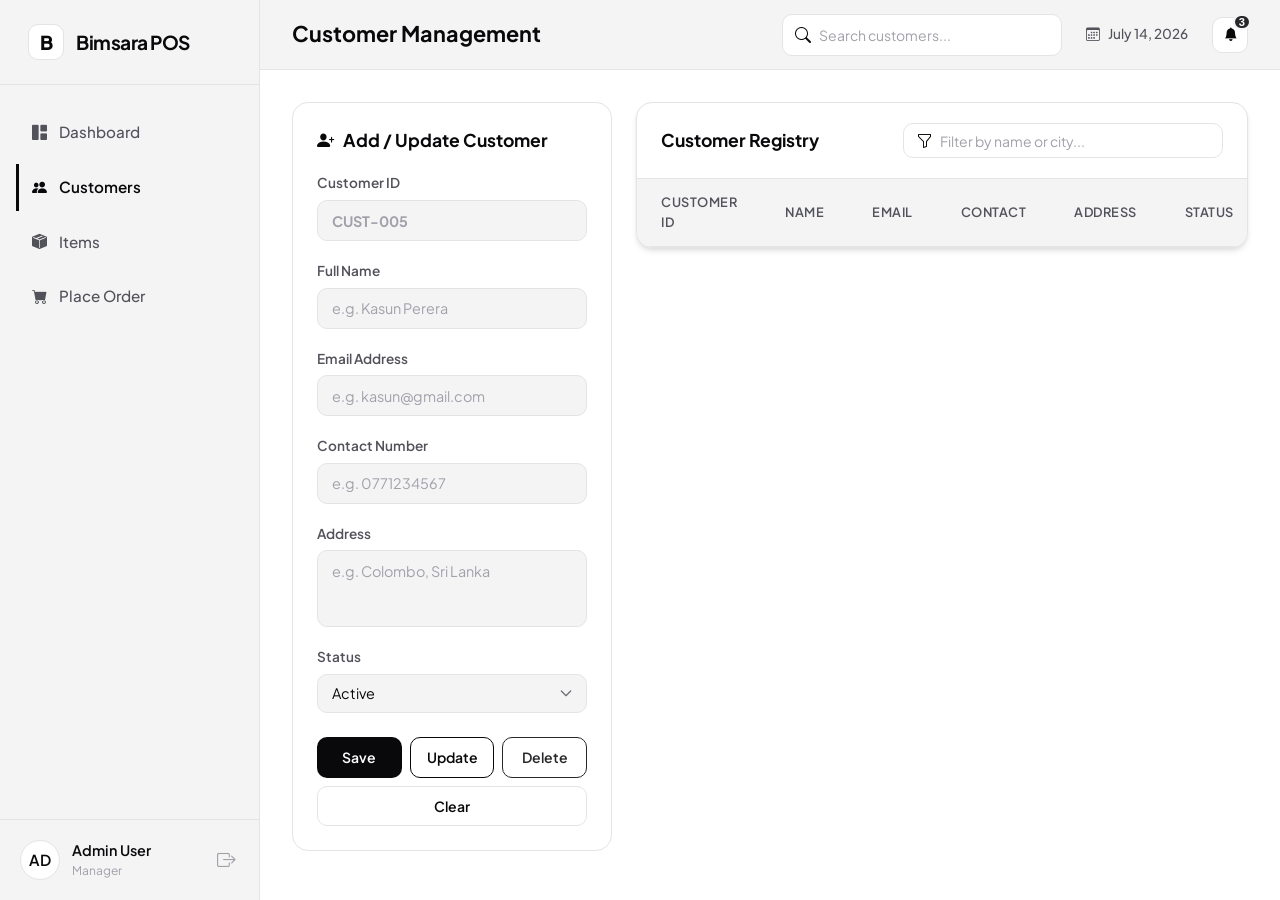
==== commit 1e7431f6: "Customer Ui Updated!" ====
--- a/customers.html
+++ b/customers.html
@@ -3,7 +3,7 @@
 <head>
   <meta charset="UTF-8">
   <meta name="viewport" content="width=device-width, initial-scale=1.0">
-  <title>Aura POS - Manage Customers</title>
+  <title>Bimsara POS - Manage Customers</title>
   <!-- Bootstrap Icons CDN -->
   <link rel="stylesheet" href="https://cdn.jsdelivr.net/npm/bootstrap-icons@1.11.3/font/bootstrap-icons.min.css">
   <!-- Shared CSS -->
@@ -15,8 +15,8 @@
     <!-- Sidebar -->
     <aside class="sidebar">
       <div class="sidebar-logo">
-        <div class="logo-icon">A</div>
-        <span class="logo-text">Aura POS</span>
+        <div class="logo-icon">B</div>
+        <span class="logo-text">Bimsara POS</span>
       </div>
       
       <nav class="sidebar-nav">
@@ -120,9 +120,11 @@
                 </select>
               </div>
 
-              <div style="display: flex; gap: 0.75rem; margin-top: 1.5rem;">
-                <button type="submit" class="btn btn-primary" style="flex: 1;">Save Customer</button>
-                <button type="reset" class="btn btn-secondary" style="width: 80px;">Clear</button>
+              <div style="display: flex; gap: 0.5rem; margin-top: 1.5rem; flex-wrap: wrap;">
+                <button type="submit" class="btn btn-primary" style="flex: 1; min-width: 80px;">Save</button>
+                <button type="button" class="btn btn-secondary" style="flex: 1; min-width: 80px; border-color: var(--primary); color: var(--primary);">Update</button>
+                <button type="button" class="btn btn-secondary" style="flex: 1; min-width: 80px; border-color: var(--danger); color: var(--danger);">Delete</button>
+                <button type="reset" class="btn btn-secondary" style="flex: 1; min-width: 80px;">Clear</button>
               </div>
             </form>
           </div>
@@ -134,16 +136,16 @@
               <div style="display: flex; gap: 0.5rem; flex: 1; max-width: 320px;">
                 <div class="search-bar" style="width: 100%; height: 35px; padding: 0.25rem 0.75rem;">
                   <i class="bi bi-funnel"></i>
-                  <input type="text" id="customer-search" placeholder="Filter by name or city..." onkeyup="renderCustomers()">
+                  <input type="text" placeholder="Filter by name or city...">
                 </div>
               </div>
             </div>
-            
-            <div class="table-wrapper">
-              <table>
+
+            <div class="table-responsive">
+              <table class="table" style="font-size: 0.9rem;">
                 <thead>
                   <tr>
-                    <th>ID</th>
+                    <th>Customer ID</th>
                     <th>Name</th>
                     <th>Email</th>
                     <th>Contact</th>
@@ -152,7 +154,7 @@
                     <th style="text-align: right;">Actions</th>
                   </tr>
                 </thead>
-                <tbody id="customer-table-body">
+                <tbody>
                   <!-- Dynamic rows will be injected here -->
                 </tbody>
               </table>
@@ -164,119 +166,5 @@
     </div>
   </div>
 
-  <script>
-    let customers = JSON.parse(localStorage.getItem('customers')) || [];
-    let editingId = null;
-
-    function generateId() {
-      if (customers.length === 0) return 'CUST-001';
-      const lastId = customers[customers.length - 1].id;
-      const num = parseInt(lastId.split('-')[1]) + 1;
-      return 'CUST-' + num.toString().padStart(3, '0');
-    }
-
-    function initForm() {
-      document.getElementById('cust-id').value = generateId();
-      document.getElementById('cust-name').value = '';
-      document.getElementById('cust-email').value = '';
-      document.getElementById('cust-contact').value = '';
-      document.getElementById('cust-address').value = '';
-      document.getElementById('cust-status').value = 'active';
-      editingId = null;
-    }
-
-    function saveCustomer() {
-      const id = document.getElementById('cust-id').value;
-      const name = document.getElementById('cust-name').value;
-      const email = document.getElementById('cust-email').value;
-      const contact = document.getElementById('cust-contact').value;
-      const address = document.getElementById('cust-address').value;
-      const status = document.getElementById('cust-status').value;
-
-      if (!name || !contact) return alert('Name and contact are required.');
-
-      if (editingId) {
-        const index = customers.findIndex(c => c.id === editingId);
-        if (index !== -1) {
-          customers[index] = { id, name, email, contact, address, status };
-        }
-      } else {
-        customers.push({ id, name, email, contact, address, status });
-      }
-
-      localStorage.setItem('customers', JSON.stringify(customers));
-      initForm();
-      renderCustomers();
-    }
-
-    function editCustomer(id) {
-      const cust = customers.find(c => c.id === id);
-      if (cust) {
-        document.getElementById('cust-id').value = cust.id;
-        document.getElementById('cust-name').value = cust.name;
-        document.getElementById('cust-email').value = cust.email;
-        document.getElementById('cust-contact').value = cust.contact;
-        document.getElementById('cust-address').value = cust.address;
-        document.getElementById('cust-status').value = cust.status;
-        editingId = cust.id;
-      }
-    }
-
-    function deleteCustomer(id) {
-      if (confirm('Are you sure you want to delete this customer?')) {
-        customers = customers.filter(c => c.id !== id);
-        localStorage.setItem('customers', JSON.stringify(customers));
-        renderCustomers();
-      }
-    }
-
-    function renderCustomers() {
-      const tbody = document.getElementById('customer-table-body');
-      const searchQuery = document.getElementById('customer-search').value.toLowerCase();
-      tbody.innerHTML = '';
-      
-      const filtered = customers.filter(c => 
-        c.name.toLowerCase().includes(searchQuery) || 
-        c.address.toLowerCase().includes(searchQuery) ||
-        c.contact.toLowerCase().includes(searchQuery)
-      );
-
-      if (filtered.length === 0) {
-        tbody.innerHTML = '<tr><td colspan="7" style="text-align: center; padding: 2rem;">No customers found.</td></tr>';
-        return;
-      }
-
-      filtered.forEach(c => {
-        const badgeClass = c.status === 'active' ? 'badge-success' : 'badge-warning';
-        const tr = document.createElement('tr');
-        tr.innerHTML = `
-          <td style="font-weight: 700; color: var(--text-primary);">${c.id}</td>
-          <td>${c.name}</td>
-          <td style="color: var(--text-secondary);">${c.email}</td>
-          <td>${c.contact}</td>
-          <td>${c.address}</td>
-          <td><span class="badge ${badgeClass}">${c.status}</span></td>
-          <td style="text-align: right; display: flex; gap: 0.5rem; justify-content: flex-end;">
-            <button onclick="editCustomer('${c.id}')" class="btn btn-secondary btn-sm btn-icon" title="Edit"><i class="bi bi-pencil-fill"></i></button>
-            <button onclick="deleteCustomer('${c.id}')" class="btn btn-secondary btn-sm btn-icon" title="Delete" style="color: var(--text-primary); border-color: var(--text-primary);"><i class="bi bi-trash-fill"></i></button>
-          </td>
-        `;
-        tbody.appendChild(tr);
-      });
-    }
-
-    document.querySelector('form').onsubmit = (e) => {
-      e.preventDefault();
-      saveCustomer();
-    };
-
-    document.querySelector('form').onreset = () => {
-      setTimeout(initForm, 0);
-    };
-
-    // Initialize
-    initForm();
-    renderCustomers();
-  </script>
 </body>
 </html>
